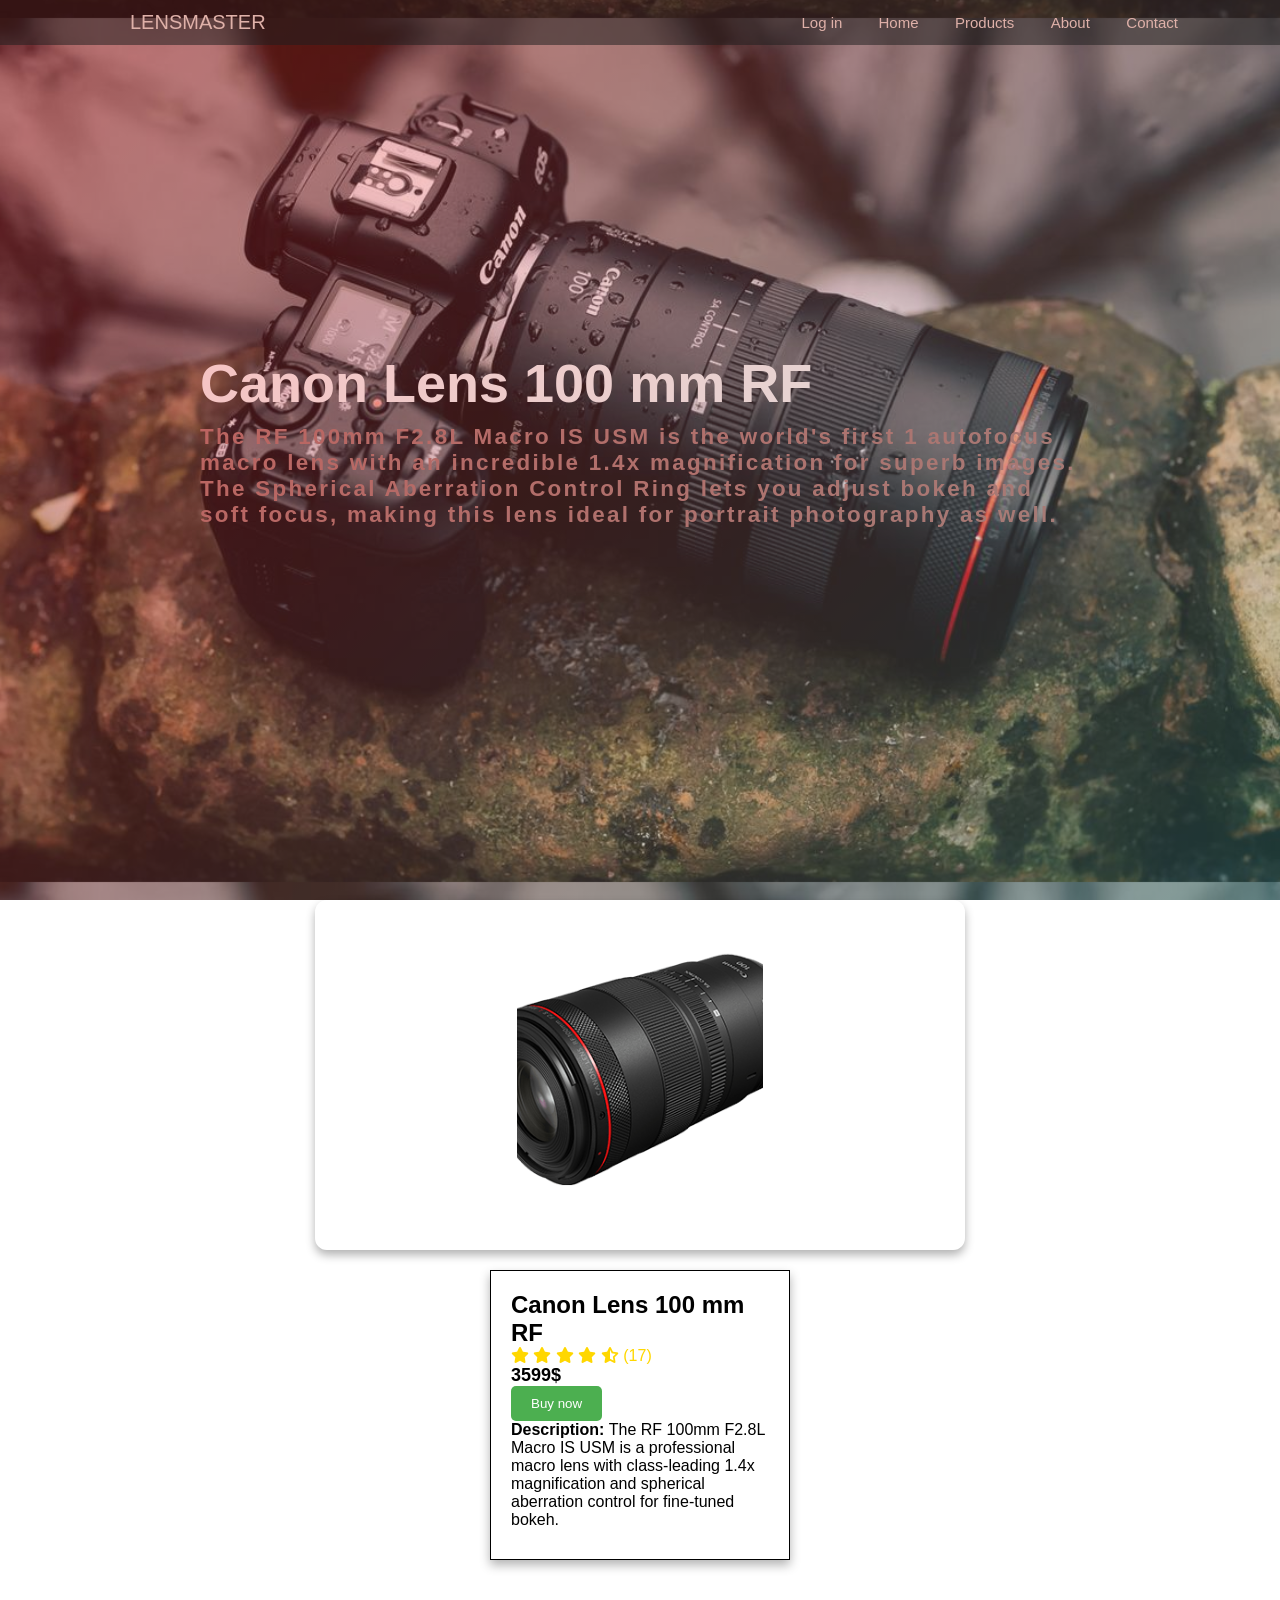
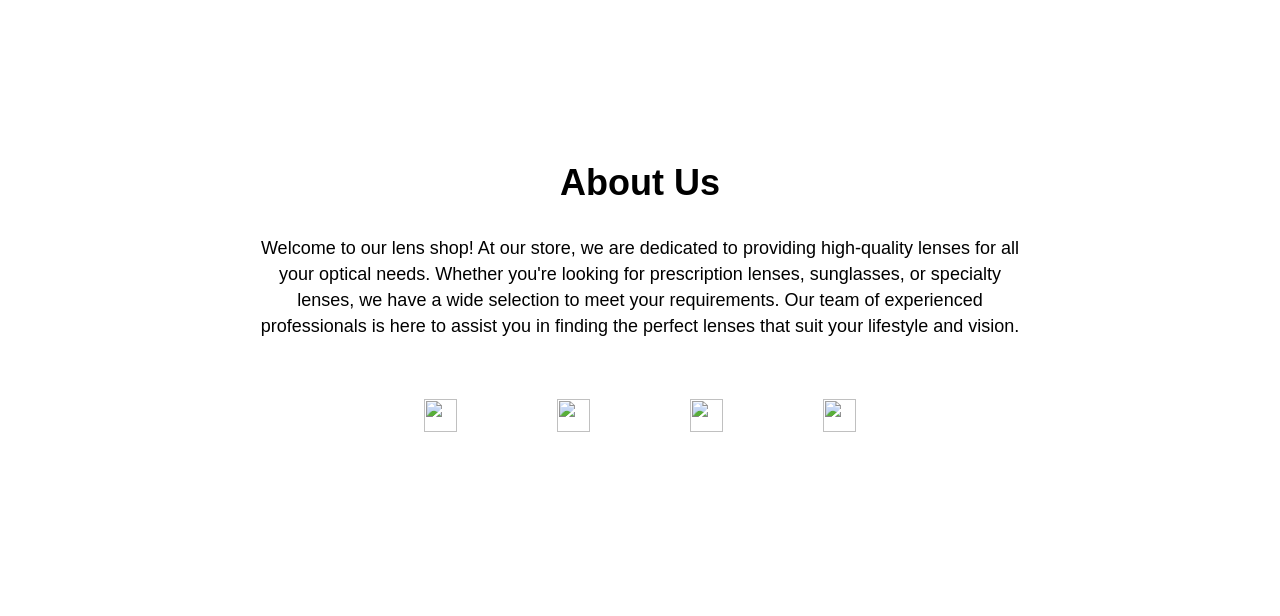
==== lens100.html @ 31ca6f39 "Add files via upload" ====
<!DOCTYPE html>
<html lang="en">
<head>
    <meta charset="UTF-8">
    <meta name="viewport" content="width=device-width, initial-scale=1.0">
    <title>Document</title>
    <link rel="stylesheet" href="style_lens100.css"> 
    <link rel="stylesheet" href="50about.css"> 


    <link rel="stylesheet" href="wrapper.css" />
    <link rel="stylesheet" href="https://cdnjs.cloudflare.com/ajax/libs/font-awesome/6.2.1/css/all.min.css" />
    <script src="scriptwrapper.js" defer></script>
</head>
<style>

</style>

<body>
    <header> 
        <h1>LensMaster</h1>
            <nav class="bar" >                
                <a href="login.html"> Log in  </a>
                <a href="Untitled-2.html">Home</a> 
                <a href="#products">Products</a>
                <a href="#about">About</a>
                <a href="#contact">Contact</a>
            </nav>
    </header>

    <section class="main">
        <div>
          <h2><span>Canon Lens 100 mm RF</span> </h2>
          <h3>The RF 100mm F2.8L Macro IS USM is the world's first 1 autofocus macro lens with an incredible 1.4x magnification for superb images. The Spherical Aberration Control Ring lets you adjust bokeh and soft focus, making this lens ideal for portrait photography as well. </h3>
        </section>

        <center>
          <section class="wrapper">
            <i class="fa-solid fa-arrow-left button" id="prev"></i>
            <div class="image-container">
              <div class="carousel">
                 <img class="50-lens-img-styel" src="lens100_3.png" alt=" "> 
                <img class="50-lens-img-styel" src="lens100_5.jpg" alt=" "> 
              </div>
              <i class="fa-solid fa-arrow-right button" id="next"></i>
            </div>
          </section>
    </center>









    <div class="product">
     <h2>  Canon Lens 100 mm RF  </h2>
    <div class="rating">
      <i class="fas fa-star"></i>
      <i class="fas fa-star"></i>
      <i class="fas fa-star"></i>
      <i class="fas fa-star"></i>
      <i class="fas fa-star-half-alt"></i>
      <span>(17)</span>
    </div>
    <p class="price">3599$</p>
    <div class="buttons">
      <a href="https://photostylee.ru/product/obektiv-canon-rf-100mm-f-2-8l-macro-is-usm/?srsltid=AfmBOopgbynhSSWSDaGv-fhi38Zc_LUIcWH4JOwT_oMw3RiqKQbl33llTF0" target="_blank">
      <button> Buy now</button>
      </a>
    </div>
    <div class="details">
      <p><strong>Description: </strong> The RF 100mm F2.8L Macro IS USM is a professional macro lens with class-leading 1.4x magnification and spherical aberration control for fine-tuned bokeh. </p>
      </div>
  </div>
</body>
<div class="responsive-container-block bigContainer">
  <div class="responsive-container-block Container">
    <p class="text-blk heading">
      About Us
    </p>
    <p class="text-blk subHeading">
Welcome to our lens shop! 

At our store, we are dedicated to providing high-quality lenses for all your optical needs. Whether you're looking for prescription lenses, sunglasses, or specialty lenses, we have a wide selection to meet your requirements. Our team of experienced professionals is here to assist you in finding the perfect lenses that suit your lifestyle and vision.       </p>
    <div class="social-icons-container">
      <a class="social-icon">
        <img class="socialIcon image-block" src="https://workik-widget-assets.s3.amazonaws.com/widget-assets/images/bb33.png">
      </a>
      <a class="social-icon">
        <img class="socialIcon image-block" src="https://workik-widget-assets.s3.amazonaws.com/widget-assets/images/bb34.png">
      </a>
      <a class="social-icon">
        <img class="socialIcon image-block" src="https://workik-widget-assets.s3.amazonaws.com/widget-assets/images/bb35.png">
      </a>
      <a class="social-icon">
        <img class="socialIcon image-block" src="https://workik-widget-assets.s3.amazonaws.com/widget-assets/images/bb36.png">
      </a>
    </div>
  </div>
</div>

</html>
---- style_lens100.css ----
*{
    margin: 0;
    padding: 0;
    box-sizing: border-box;
    scroll-behavior: smooth;
}

header{
    background-color: rgba(32, 32, 32, 0.527);
    width: 100%;
    position: fixed;
    z-index: 999;
    display: flex;
    justify-content: space-between;
    align-items: center;
    padding: 10px 100px;

}

header h1{
    text-decoration: none;
    color: rgb(223, 177, 169);
    font-size: 20px;
    text-transform: uppercase;
    font-weight: 300;
    padding: 1px 2px;
    padding-left: 30px;
}
.bar a{

    text-decoration: none;
    color: rgb(223, 177, 169);
    font-size: 15px;
    font-weight: 300;
    padding: 1px 2px;
    padding-left: 30px;
}
.bar a:hover{
    color: rgb(214, 198, 198);
} 
section{
    padding: 100px 200px; 
}

.main {
    width: 100%;
    min-height: 100vh;
    display: flex;
    align-items: center;
    background: url(lens100bcg.jfif);
    background-size: 120%;
    background-position: center;
    background-attachment: fixed;
    opacity: 70%;

}

.main h2{

    color: rgb(214, 205, 205);
    font-size: 1.4em;
    font-weight: 500px;
}
.main h2 span{
    display: inline-block;
    margin-top: 10px;
    color: rgb(255, 255, 255);
    font-size: 3em;
    font-weight: 800px;

}

.main h3{
    color: #af7571;
    font-size: 1.4em;
    font-weight: 700px;
    letter-spacing: 2.3px;
    margin-top: 10px;
    margin-bottom: 30px;

}

.main h2{
    text-align: left;
    font-size: 18px;
    
}


.bord1 img  {
    width: 250px;
    height: auto;
    align-items: start;
   
}
 
.product {
    width: 300px; 
    margin: 20px auto;
    border: 1px solid #000000;
    padding: 20px;
    box-shadow: 0 5px 10px rgba(0, 0, 0, 0.3);

  }
  
  .product img {
    max-width: 100%;
  }
  
  .rating {
    color: gold;
  }
  
  .price {
    font-size: 18px;
    font-weight: bold;
  }
  
  .buttons button {
    padding: 10px 20px;
    background-color: #4CAF50;
    color: white;
    border: none;
    border-radius: 5px;
    cursor: pointer;
  }
  
  .details p {
    margin-bottom: 10px;
  }
  
  .options {
    margin-top: 20px;
  }
  
.buttons{
    position: sticky;
    top: 20px;
}

 
  
.buttons-1 span {
    cursor: pointer;
    display: inline-block;
    position: relative;
    transition: 0.5s;
  }
  
.buttons-1 span:after {
    content: '\00bb';
    position: absolute;
    opacity: 0;
    top: 0;
    right: -20px;
    transition: 0.5s;
  }
  
.buttons-1:hover span {
    padding-right: 25px;
  }
  
.buttons-1:hover span:after {
    opacity: 1;
    right: 0;
  }

  .but1 {
    background: linear-gradient(to bottom right, #EF4765, #FF9A5A);
    border: 0;
    border-radius: 10px;
    color: #FFFFFF;
    cursor: pointer;
    display: inline-block;
    font-family: -apple-system,system-ui,"Segoe UI",Roboto,Helvetica,Arial,sans-serif;
    font-size: 11px;
    font-weight: 300;
    line-height: 1,8;
    outline: transparent;
    padding: 0.1rem;
    text-align: center;
    text-decoration: none;
    transition: box-shadow 1.2s ease-in-out;
    user-select: none;
    -webkit-user-select: none;
    touch-action: manipulation;
    white-space: nowrap;
    padding-bottom: 5px;
    align-items: center;
    justify-content: space-between;
    align-items: center;
    margin-top: 10px;
    transition: 0.7s ease;
}
.but1:hover{
    transform: scale(1.1);
}

.but1:not([disabled]):focus {
    box-shadow: 0 0 .25rem rgba(0, 0, 0, 0.5), -.125rem -.125rem 1rem rgba(239, 71, 101, 0.5), .125rem .125rem 1rem rgba(255, 154, 90, 0.5);
}

.button-62:not([disabled]):hover {
  box-shadow: 0 0 .25rem rgba(0, 0, 0, 0.5), -.125rem -.125rem 1rem rgba(239, 71, 101, 0.5), .125rem .125rem 1rem rgba(255, 154, 90, 0.5);
}


.button {
  border: none;
  color: white;
  padding: 16px 32px;
  text-align: center;
  text-decoration: none;
  display: inline-block;
  font-size: 16px;
  margin: 4px 2px;
  transition-duration: 0.4s;
  cursor: pointer;
}

.button1 {
  background-color: white; 
  color: black; 
  border: 2px solid #04AA6D;
 
}

.button1:hover {
  background-color: #04AA6D;
  color: white;
 
}

.button2 {
  background-color: white; 
  color: black; 
  border: 2px solid #008CBA;
}

.button2:hover {
  background-color: #008CBA;
  color: white;
}

.button3 {
  background-color: white; 
  color: black; 
  border: 2px solid #ff0000;
}

.button3:hover {
  background-color: #ff0000;
  color: rgb(255, 255, 255);
}

.button4 {
  background-color: white; 
  color: black; 
  border: 2px solid #000000;
}

.button4:hover {
  background-color: #000000;
  color: white;
}

body {
  margin: auto;
  font-family: -apple-system, BlinkMacSystemFont, sans-serif;
  overflow: auto;
  background: linear-gradient(315deg, rgba(101,0,94,1) 3%, rgba(60,132,206,1) 38%, rgba(48,238,226,1) 68%, rgba(255,25,25,1) 98%);
  animation: gradient 15s ease infinite;
  background-size: 400% 400%;
  background-attachment: fixed;
}

@keyframes gradient {
  0% {
      background-position: 0% 0%;
  }
  50% {
      background-position: 100% 100%;
  }
  100% {
      background-position: 0% 0%;
  }
}

.wave {
  background: rgb(255 255 255 / 25%);
  border-radius: 1000% 1000% 0 0;
  position: fixed;
  width: 200%;
  height: 12em;
  animation: wave 10s -3s linear infinite;
  transform: translate3d(0, 0, 0);
  opacity: 0.8;
  bottom: 0;
  left: 0;
  z-index: -1;
}

.wave:nth-of-type(2) {
  bottom: -1.25em;
  animation: wave 18s linear reverse infinite;
  opacity: 0.8;
}

.wave:nth-of-type(3) {
  bottom: -2.5em;
  animation: wave 20s -1s reverse infinite;
  opacity: 0.9;
}

@keyframes wave {
  2% {
      transform: translateX(1);
  }

  25% {
      transform: translateX(-25%);
  }

  50% {
      transform: translateX(-50%);
  }

  75% {
      transform: translateX(-25%);
  }

  100% {
      transform: translateX(1);
  }
}
---- 50about.css ----
* {
    font-family: Nunito, sans-serif;
  }
  
  .text-blk {
    margin-top: 0px;
    margin-right: 0px;
    margin-bottom: 0px;
    margin-left: 0px;
    padding-top: 0px;
    padding-right: 0px;
    padding-bottom: 0px;
    padding-left: 0px;
    line-height: 25px;
  }
  
  .responsive-container-block {
    min-height: 75px;
    height: fit-content;
    width: 100%;
    padding-top: 10px;
    padding-right: 10px;
    padding-bottom: 10px;
    padding-left: 10px;
    display: flex;
    flex-wrap: wrap;
    margin-top: 0px;
    margin-right: auto;
    margin-bottom: 0px;
    margin-left: auto;
    justify-content: flex-start;
  }
  
  .responsive-container-block.bigContainer {
    padding-top: 10px;
    padding-right: 30px;
    padding-bottom: 10px;
    padding-left: 30px;
    background-image: url("https://workik-widget-assets.s3.amazonaws.com/widget-assets/images/bb29.png");
    background-position-x: initial;
    background-position-y: initial;
    background-size: cover;
    background-attachment: initial;
    background-origin: initial;
    background-clip: initial;
    background-color: initial;
    background-repeat: no-repeat;
    background-repeat: no-repeat;
  }
  
  .responsive-container-block.Container {
    max-width: 800px;
    flex-direction: column;
    align-items: center;
    padding-top: 20px;
    padding-right: 20px;
    padding-bottom: 20px;
    padding-left: 20px;
    margin-top: 150px;
    margin-right: auto;
    margin-bottom: 150px;
    margin-left: auto;
    background-color: white;
    border-top-left-radius: 10px;
    border-top-right-radius: 10px;
    border-bottom-right-radius: 10px;
    border-bottom-left-radius: 10px;
  }
  
  .text-blk.heading {
    font-size: 36px;
    line-height: 45px;
    font-weight: 800;
    margin-top: 0px;
    margin-right: 0px;
    margin-bottom: 30px;
    margin-left: 0px;
  }
  
  .text-blk.subHeading {
    text-align: center;
    font-size: 18px;
    line-height: 26px;
    margin-top: 0px;
    margin-right: 0px;
    margin-bottom: 60px;
    margin-left: 0px;
  }
  
  .socialIcon {
    width: 33px;
    height: 33px;
  }
  
  .social-icons-container {
    display: flex;
    flex-direction: row;
    align-items: flex-start;
  }
  
  .social-icon {
    margin: 0 50px 0 50px;
  }
  
  .social-icon:hover {
    cursor: pointer;
  }
  
  @media (max-width: 768px) {
    .text-blk.heading {
      font-size: 55px;
      line-height: 65px;
    }
  
    .text-blk.subHeading {
      font-size: 18px;
      line-height: 24px;
    }
  
    .socialIcon {
      width: 20px;
      height: 20px;
    }
  
    .text-blk.subHeading {
      line-height: 27px;
    }
  
    .text-blk.heading {
      font-size: 32px;
      line-height: 40px;
      margin-top: 0px;
      margin-right: 0px;
      margin-bottom: 20px;
      margin-left: 0px;
    }
  
    .social-icon {
      margin: 0 25px 0 25px;
    }
  }
  
  @media (max-width: 500px) {
    .responsive-container-block.bigContainer {
      padding-top: 10px;
      padding-right: 20px;
      padding-bottom: 10px;
      padding-left: 20px;
    }
  
    .text-blk.heading {
      font-size: 45px;
      line-height: 55px;
      margin-top: 0px;
      margin-right: 0px;
      margin-bottom: 20px;
      margin-left: 0px;
    }
  
    .text-blk.subHeading {
      font-size: 14px;
      line-height: 22px;
      margin-top: 0px;
      margin-right: 0px;
      margin-bottom: 30px;
      margin-left: 0px;
    }
  
    .social-icons-container {
      flex-wrap: wrap;
      align-items: center;
      justify-content: center;
    }
  
    .text-blk.subHeading {
      font-size: 16px;
      line-height: 23px;
    }
  
    .text-blk.heading {
      font-size: 26px;
      line-height: 30px;
    }
  
    .social-icon {
      margin: 0 20px 0 20px;
    }
  }
---- wrapper.css ----
.wrapper {
    display: flex;
    max-width: 650px;
    width: 100%;
    height: 350px;
    background: #ffffff38;
    align-items: center;
    justify-content: center;
    position: relative;
    border-radius: 12px;
    box-shadow: 0 5px 10px rgba(0, 0, 0, 0.3);
  }
  .wrapper i.button {
    position: absolute;
    top: 50%;
    transform: translateY(-50%);
    height: 36px;
    width: 36px;
    background-color: #1b64d100;
    border-radius: 50%;
    text-align: center;
    line-height: 36px;
    color: #fff;
    font-size: 15px;
    transition: all 0.3s linear;
    z-index: 100;
    cursor: pointer;
  }
  i.button:active {
    transform: scale(0.94) translateY(-50%);
  }
  i#prev {
    left: 25px;
  }
  i#next {
    right: 25px;
  }
  .image-container {
    height: 300px;
    max-width: 600px;
    width: 400px;
    overflow: hidden;
    align-items: center;
  }
  .image-container .carousel {
    display: flex;
    height: 100%;
    width: 100%;
    transition: all 0.4s ease;
    align-items: center;

  }
  .carousel img {
    height: 100%;
    width: 100%;
    border-radius: 25px;
    border: 2px solid #fff;
    object-fit: cover;
  }
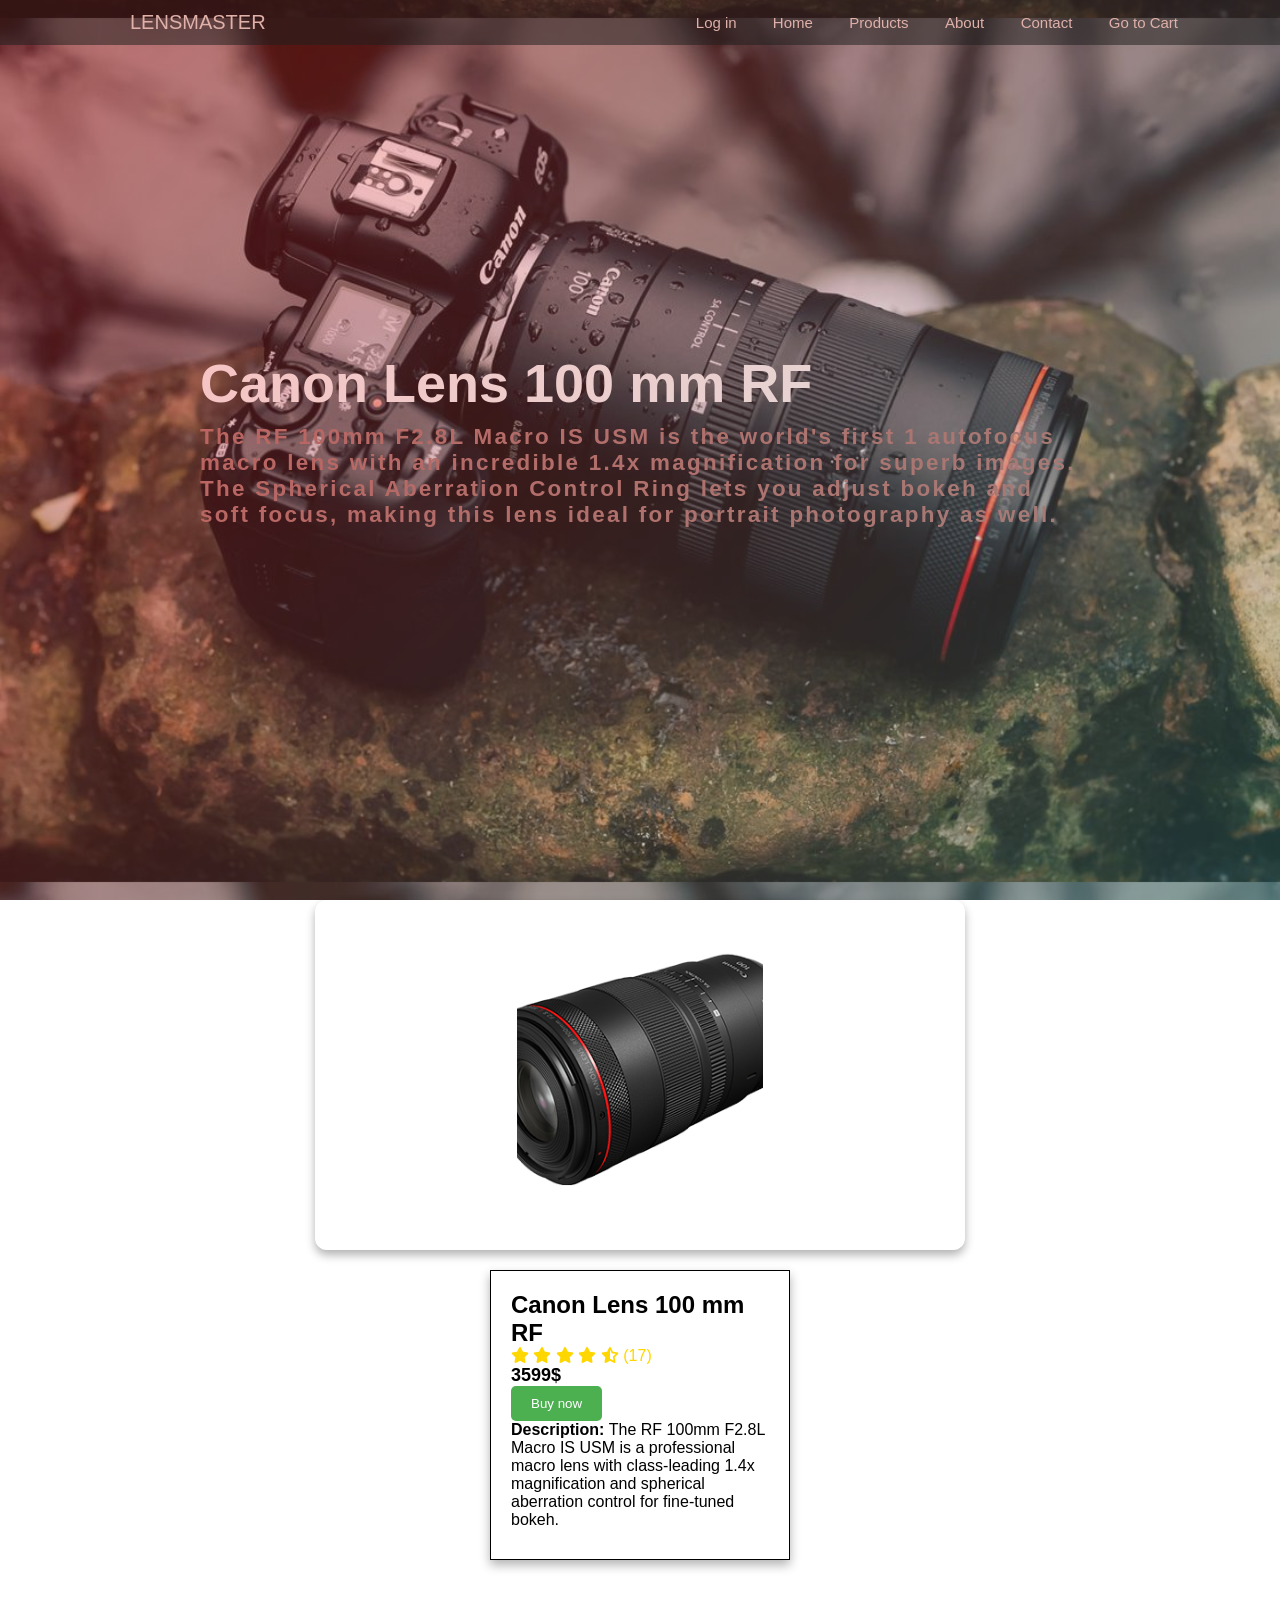
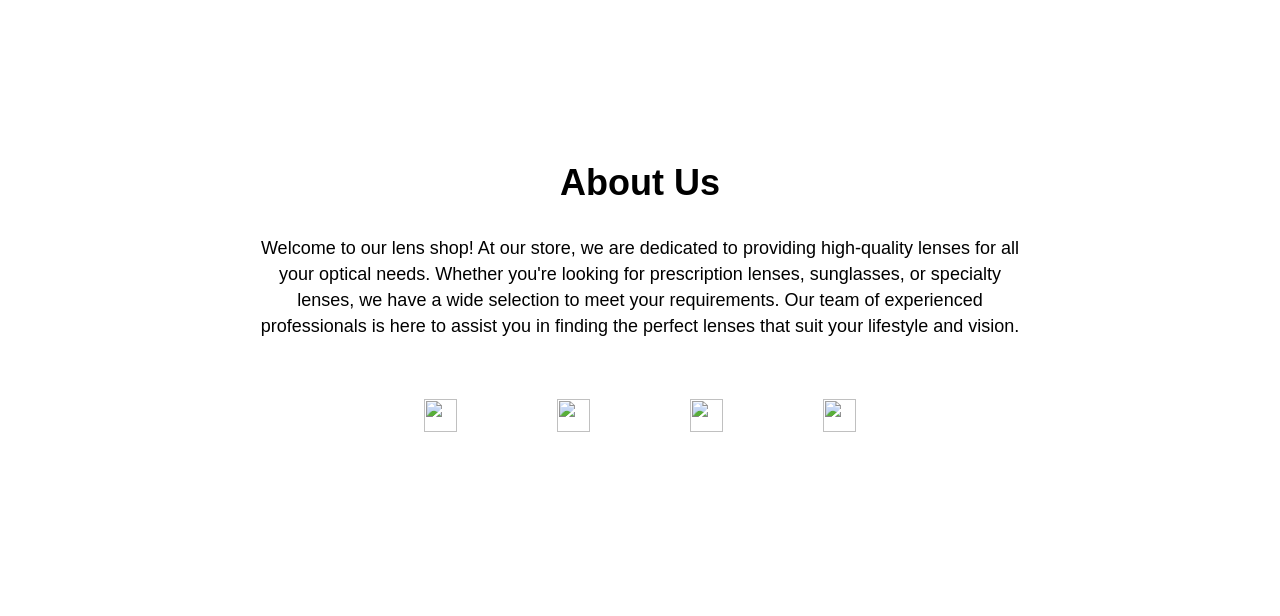
==== commit c3116563: "1,2 23" ====
--- a/lens100.html
+++ b/lens100.html
@@ -25,6 +25,7 @@
                 <a href="#products">Products</a>
                 <a href="#about">About</a>
                 <a href="#contact">Contact</a>
+                <a href="cart.html">Go to Cart</a>
             </nav>
     </header>
 
@@ -45,7 +46,7 @@
               <i class="fa-solid fa-arrow-right button" id="next"></i>
             </div>
           </section>
-    </center>
+        </center>
 
 
 
